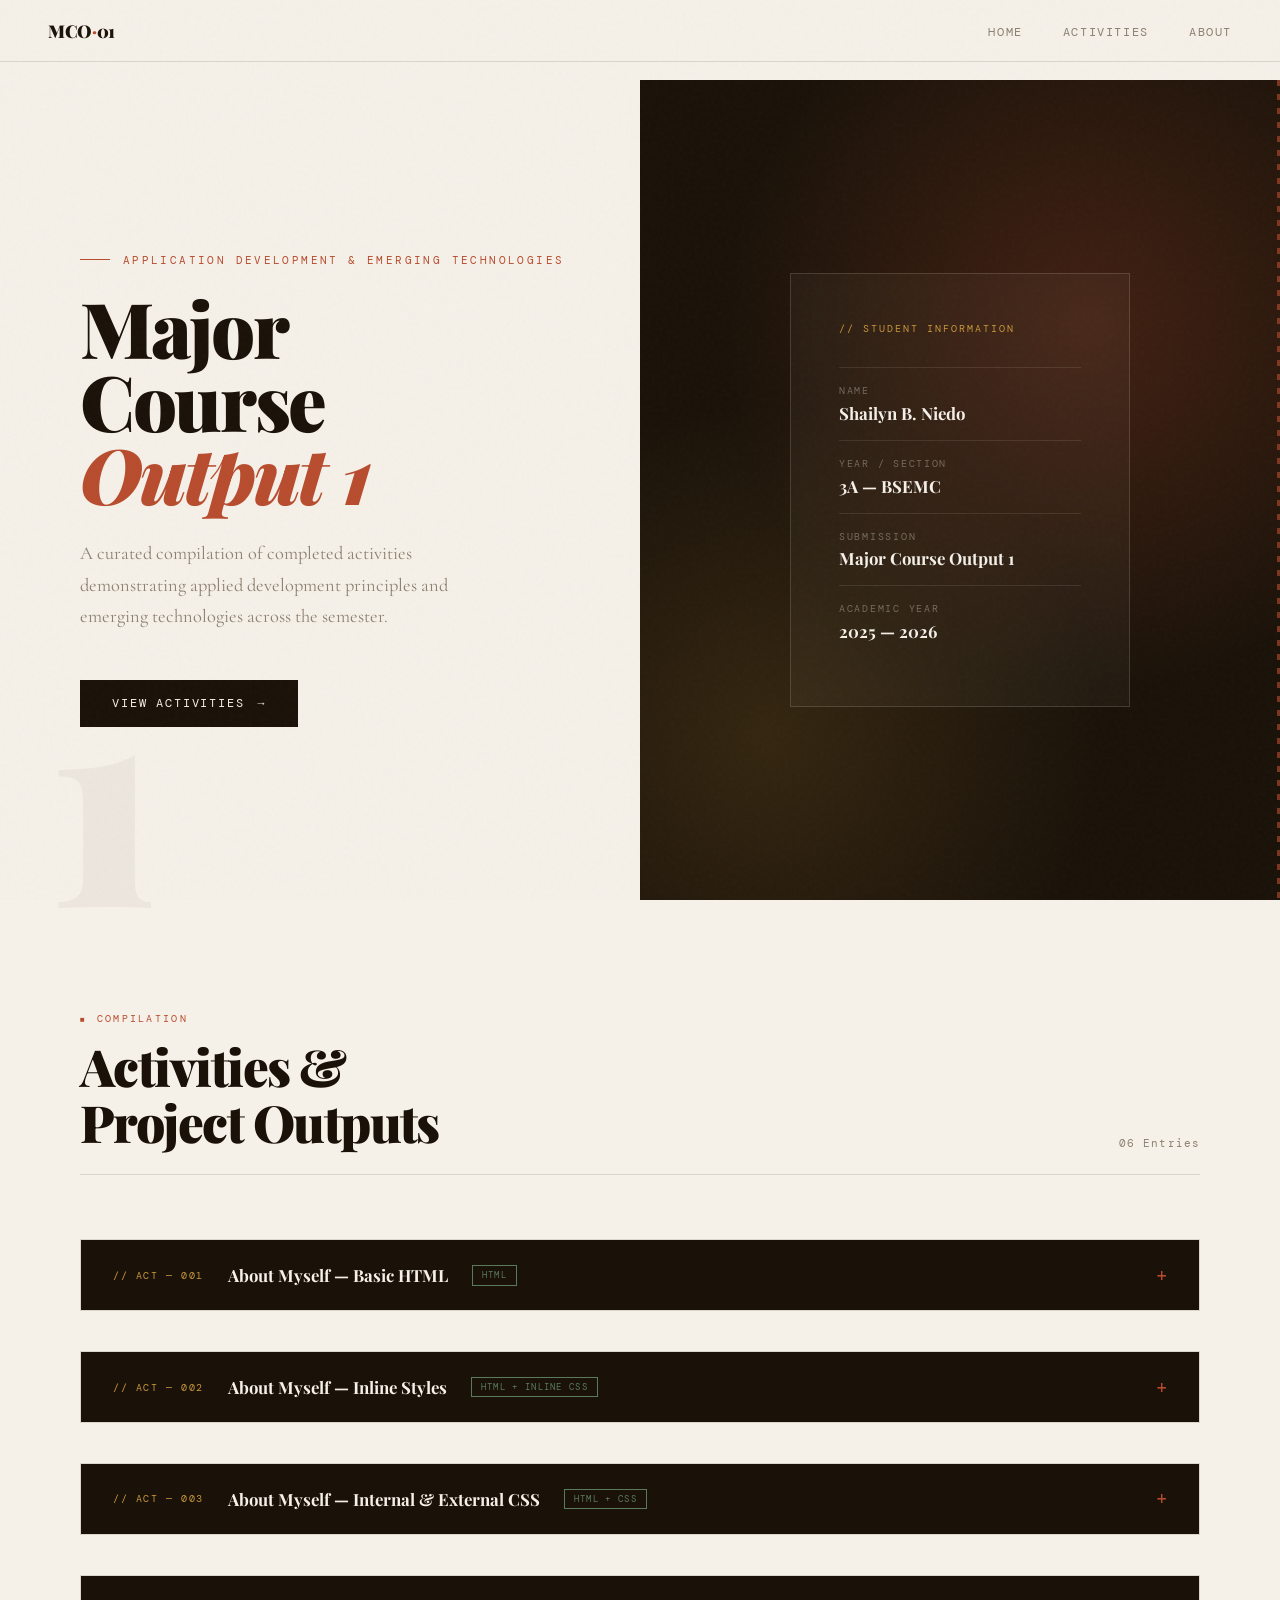
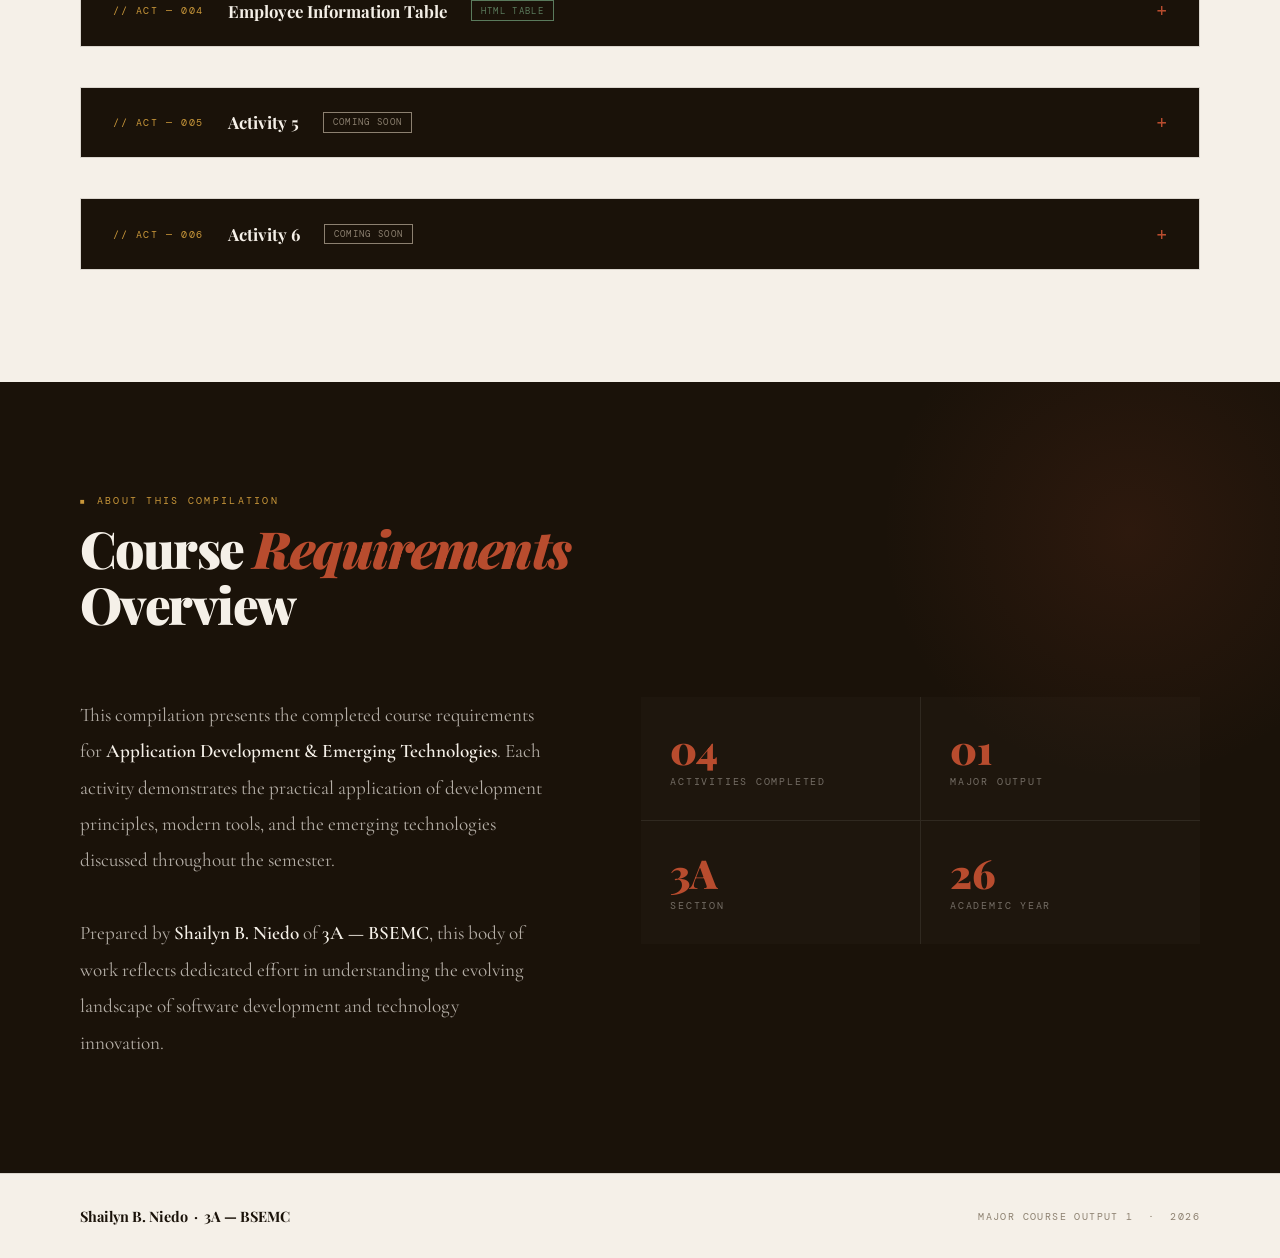
==== niedo-mco1/index.html @ 8d22f807 "'commit'" ====
<!DOCTYPE html>
<html lang="en">
<head>
  <meta charset="UTF-8" />
  <meta name="viewport" content="width=device-width, initial-scale=1.0"/>
  <title>MCO 1 — Shailyn B. Niedo</title>
  <link href="https://fonts.googleapis.com/css2?family=Playfair+Display:ital,wght@0,400;0,700;0,900;1,400&family=DM+Mono:wght@300;400;500&family=Cormorant+Garamond:ital,wght@0,300;0,600;1,300&display=swap" rel="stylesheet">
  <link rel="stylesheet" href="style.css" />
</head>
<body>

  <!-- NAV -->
  <nav>
    <a class="nav-logo" href="#home">MCO<span>·</span>01</a>
    <ul>
      <li><a href="#home">Home</a></li>
      <li><a href="#activities">Activities</a></li>
      <li><a href="#about">About</a></li>
    </ul>
  </nav>

  <!-- HERO -->
  <section id="home">
    <div class="hero-left">
      <div class="hero-eyebrow">Application Development &amp; Emerging Technologies</div>
      <h1>Major<br>Course<br><em>Output 1</em></h1>
      <p class="hero-desc">
        A curated compilation of completed activities demonstrating applied
        development principles and emerging technologies across the semester.
      </p>
      <a href="#activities" class="hero-cta">View Activities</a>
      <div class="hero-bg-num">1</div>
    </div>
    <div class="hero-right">
      <div class="deco-lines"></div>
      <div class="hero-card">
        <div class="hero-card-label">// Student Information</div>
        <div class="info-row">
          <span class="info-label">Name</span>
          <span class="info-value">Shailyn B. Niedo</span>
        </div>
        <div class="info-row">
          <span class="info-label">Year / Section</span>
          <span class="info-value">3A — BSEMC</span>
        </div>
        <div class="info-row">
          <span class="info-label">Submission</span>
          <span class="info-value">Major Course Output 1</span>
        </div>
        <div class="info-row">
          <span class="info-label">Academic Year</span>
          <span class="info-value">2025 — 2026</span>
        </div>
      </div>
    </div>
  </section>

  <!-- ACTIVITIES -->
  <section id="activities">
    <div class="section-header">
      <div>
        <div class="section-tag">Compilation</div>
        <h2>Activities &amp;<br>Project Outputs</h2>
      </div>
      <div class="section-count">06 Entries</div>
    </div>

    <div class="activities-list">

      <!-- ── ACT 1 ── -->
      <div class="activity-item" id="act1">
        <div class="activity-header" onclick="toggleAct('act1')">
          <div class="activity-header-left">
            <span class="act-number">// ACT — 001</span>
            <span class="act-title">About Myself — Basic HTML</span>
            <span class="act-tag">HTML</span>
          </div>
          <span class="act-toggle">+</span>
        </div>
        <div class="activity-body">
          <p class="activity-desc">
            A simple introductory webpage built with basic HTML structure — headings,
            paragraphs, horizontal rules, and an unordered list presenting personal
            information and hobbies.
          </p>

          <!-- Tabs -->
          <div class="tab-bar">
            <button class="tab active" onclick="showTab(event,'act1','preview')">▶ Live Preview</button>
            <button class="tab" onclick="showTab(event,'act1','code')">⟨/⟩ index.html</button>
          </div>

          <!-- Preview -->
          <div class="tab-panel active" data-act="act1" data-panel="preview">
            <div class="browser-chrome">
              <div class="browser-dots"><span></span><span></span><span></span></div>
              <div class="browser-url">activity1/index.html</div>
              <a class="browser-open" href="activity1/index.html" target="_blank">↗ Open</a>
            </div>
            <iframe class="live-frame" src="activity1/index.html"></iframe>
          </div>

          <!-- Code -->
          <div class="tab-panel" data-act="act1" data-panel="code">
            <div class="code-file-label">📄 activity1 / index.html</div>
            <div class="code-block"><pre><span class="t">&lt;!DOCTYPE html&gt;</span>
<span class="t">&lt;html&gt;</span>
<span class="t">&lt;head&gt;</span>
  <span class="t">&lt;title&gt;</span>About Myself<span class="t">&lt;/title&gt;</span>
<span class="t">&lt;/head&gt;</span>
<span class="t">&lt;body&gt;</span>

  <span class="t">&lt;h1&gt;</span>Hi! I'm Shailyn B. Niedo<span class="t">&lt;/h1&gt;</span>
  <span class="t">&lt;h2&gt;&lt;em&gt;</span>Aspiring 2D Animator<span class="t">&lt;/em&gt;&lt;/h2&gt;</span>
  <span class="t">&lt;hr&gt;</span>

  <span class="t">&lt;h3&gt;</span>About Myself<span class="t">&lt;/h3&gt;</span>
  <span class="t">&lt;p&gt;</span>
    Hi my name is Shailyn, i'm 22 years old from Sta.Margarita Samar.
    I lived in my parents House,<span class="t">&lt;br&gt;</span>
    i have 3 siblings and a loving family. I want to Graduate so that
    i can pursue my dreams and help my Family.<span class="t">&lt;br&gt;</span>
    Most of the time i love my dog, and playing with her if i have a free time.
  <span class="t">&lt;/p&gt;</span>
  <span class="t">&lt;hr&gt;</span>

  <span class="t">&lt;h4&gt;</span>My Hobbies<span class="t">&lt;/h4&gt;</span>
  <span class="t">&lt;ul&gt;</span>
    <span class="t">&lt;li&gt;</span>Editing
    <span class="t">&lt;li&gt;</span>Dancing
    <span class="t">&lt;li&gt;</span>Playing my dog
  <span class="t">&lt;/ul&gt;</span>

<span class="t">&lt;/body&gt;</span>
<span class="t">&lt;/html&gt;</span></pre></div>
          </div>

        </div>
      </div>

      <!-- ── ACT 2 ── -->
      <div class="activity-item" id="act2">
        <div class="activity-header" onclick="toggleAct('act2')">
          <div class="activity-header-left">
            <span class="act-number">// ACT — 002</span>
            <span class="act-title">About Myself — Inline Styles</span>
            <span class="act-tag">HTML + Inline CSS</span>
          </div>
          <span class="act-toggle">+</span>
        </div>
        <div class="activity-body">
          <p class="activity-desc">
            An enhanced version applying inline CSS styles — colors, font-size,
            background, text-alignment, and custom list styling to bring visual
            personality directly to HTML elements.
          </p>

          <div class="tab-bar">
            <button class="tab active" onclick="showTab(event,'act2','preview')">▶ Live Preview</button>
            <button class="tab" onclick="showTab(event,'act2','code')">⟨/⟩ index.html</button>
          </div>

          <div class="tab-panel active" data-act="act2" data-panel="preview">
            <div class="browser-chrome">
              <div class="browser-dots"><span></span><span></span><span></span></div>
              <div class="browser-url">activity2/index.html</div>
              <a class="browser-open" href="activity2/index.html" target="_blank">↗ Open</a>
            </div>
            <iframe class="live-frame" src="activity2/index.html"></iframe>
          </div>

          <div class="tab-panel" data-act="act2" data-panel="code">
            <div class="code-file-label">📄 activity2 / index.html</div>
            <div class="code-block"><pre><span class="t">&lt;!DOCTYPE html&gt;</span>
<span class="t">&lt;html&gt;</span>
<span class="t">&lt;head&gt;</span>
  <span class="t">&lt;title&gt;</span>About Myself<span class="t">&lt;/title&gt;</span>
<span class="t">&lt;/head&gt;</span>

<span class="t">&lt;body</span> <span class="a">style</span>=<span class="v">"background-color:#f2f2f2; text-align:center; font-family:Arial;"</span><span class="t">&gt;</span>

  <span class="t">&lt;h1</span> <span class="a">style</span>=<span class="v">"color:pink;"</span><span class="t">&gt;</span>Hi! I'm Shailyn B. Niedo<span class="t">&lt;/h1&gt;</span>
  <span class="t">&lt;h2</span> <span class="a">style</span>=<span class="v">"color:purple;"</span><span class="t">&gt;&lt;em&gt;</span>Aspiring 2D Animator<span class="t">&lt;/em&gt;&lt;/h2&gt;</span>
  <span class="t">&lt;hr</span> <span class="a">style</span>=<span class="v">"width:50%;"</span><span class="t">&gt;</span>

  <span class="t">&lt;h3</span> <span class="a">style</span>=<span class="v">"color:blue;"</span><span class="t">&gt;</span>About Myself<span class="t">&lt;/h3&gt;</span>
  <span class="t">&lt;p</span> <span class="a">style</span>=<span class="v">"color:black; font-size:18px;"</span><span class="t">&gt;</span>
    Hi my name is Shailyn, i'm 22 years old from Sta.Margarita Samar.
    I lived in Parents House.<span class="t">&lt;br&gt;</span>
    I have 3 siblings and a loving family. I want to Graduate so that
    i can pursue my dreams and help my Family.<span class="t">&lt;br&gt;</span>
    Most of the time i love my dog and playing in the backyard.
  <span class="t">&lt;/p&gt;</span>
  <span class="t">&lt;hr</span> <span class="a">style</span>=<span class="v">"width:50%;"</span><span class="t">&gt;</span>

  <span class="t">&lt;h4</span> <span class="a">style</span>=<span class="v">"color:brown;"</span><span class="t">&gt;</span>My Hobbies<span class="t">&lt;/h4&gt;</span>
  <span class="t">&lt;ul</span> <span class="a">style</span>=<span class="v">"list-style-type:none; color:darkred; font-size:18px;"</span><span class="t">&gt;</span>
    <span class="t">&lt;li&gt;</span>Editing<span class="t">&lt;/li&gt;</span>
    <span class="t">&lt;li&gt;</span>Drawing<span class="t">&lt;/li&gt;</span>
    <span class="t">&lt;li&gt;</span>Playing Dog<span class="t">&lt;/li&gt;</span>
  <span class="t">&lt;/ul&gt;</span>

<span class="t">&lt;/body&gt;</span>
<span class="t">&lt;/html&gt;</span></pre></div>
          </div>

        </div>
      </div>

      <!-- ── ACT 3 ── -->
      <div class="activity-item" id="act3">
        <div class="activity-header" onclick="toggleAct('act3')">
          <div class="activity-header-left">
            <span class="act-number">// ACT — 003</span>
            <span class="act-title">About Myself — Internal &amp; External CSS</span>
            <span class="act-tag">HTML + CSS</span>
          </div>
          <span class="act-toggle">+</span>
        </div>
        <div class="activity-body">
          <p class="activity-desc">
            Separating concerns with internal &lt;style&gt; tags and an external
            stylesheet — using IDs, classes, and element selectors to apply
            organized, reusable styling across the page.
          </p>

          <div class="tab-bar">
            <button class="tab active" onclick="showTab(event,'act3','preview')">▶ Live Preview</button>
            <button class="tab" onclick="showTab(event,'act3','html')">⟨/⟩ index.html</button>
            <button class="tab" onclick="showTab(event,'act3','css')">🎨 style.css</button>
          </div>

          <div class="tab-panel active" data-act="act3" data-panel="preview">
            <div class="browser-chrome">
              <div class="browser-dots"><span></span><span></span><span></span></div>
              <div class="browser-url">activity3/index.html</div>
              <a class="browser-open" href="activity3/index.html" target="_blank">↗ Open</a>
            </div>
            <iframe class="live-frame" src="activity3/index.html"></iframe>
          </div>

          <div class="tab-panel" data-act="act3" data-panel="html">
            <div class="code-file-label">📄 activity3 / index.html</div>
            <div class="code-block"><pre><span class="t">&lt;!DOCTYPE html&gt;</span>
<span class="t">&lt;html&gt;</span>
<span class="t">&lt;head&gt;</span>
  <span class="t">&lt;title&gt;</span>About Myself<span class="t">&lt;/title&gt;</span>

  <span class="c">&lt;!-- External CSS --&gt;</span>
  <span class="t">&lt;link</span> <span class="a">rel</span>=<span class="v">"stylesheet"</span> <span class="a">href</span>=<span class="v">"style.css"</span><span class="t">&gt;</span>

  <span class="c">&lt;!-- Internal CSS --&gt;</span>
  <span class="t">&lt;style&gt;</span>
    <span class="p">h1</span> {
      <span class="p">color</span>: <span class="pv">purple</span>;
      <span class="p">text-align</span>: <span class="pv">center</span>;
    }
    <span class="p">#intro</span> {
      <span class="p">font-style</span>: <span class="pv">italic</span>;
      <span class="p">color</span>: <span class="pv">pink</span>;
    }
    <span class="p">.hobby</span> {
      <span class="p">color</span>: <span class="pv">lightseagreen</span>;
      <span class="p">font-size</span>: <span class="pv">18px</span>;
    }
  <span class="t">&lt;/style&gt;</span>
<span class="t">&lt;/head&gt;</span>
<span class="t">&lt;body&gt;</span>
  <span class="t">&lt;h1&gt;</span>Hi! I'm Shailyn B. Niedo<span class="t">&lt;/h1&gt;</span>
  <span class="t">&lt;h2</span> <span class="a">id</span>=<span class="v">"intro"</span><span class="t">&gt;</span>Aspiring 2D Animator<span class="t">&lt;/h2&gt;</span>
  <span class="t">&lt;h3</span> <span class="a">class</span>=<span class="v">"section"</span><span class="t">&gt;</span>About Myself<span class="t">&lt;/h3&gt;</span>
  <span class="t">&lt;p</span> <span class="a">class</span>=<span class="v">"text"</span><span class="t">&gt;</span>
    Hi my name is Shailyn, I'm 22 years old from Sta.Margarita Samar.
    I live in my parents House. I have 3 siblings and a loving family.
    I want to graduate so that I can pursue my dreams and help my family.
    Most of the time I love my dog and playing with her if I have free time.
  <span class="t">&lt;/p&gt;</span>
  <span class="t">&lt;h3</span> <span class="a">class</span>=<span class="v">"section"</span><span class="t">&gt;</span>My Hobbies<span class="t">&lt;/h3&gt;</span>
  <span class="t">&lt;ul&gt;</span>
    <span class="t">&lt;li</span> <span class="a">class</span>=<span class="v">"hobby"</span><span class="t">&gt;</span>Editing<span class="t">&lt;/li&gt;</span>
    <span class="t">&lt;li</span> <span class="a">class</span>=<span class="v">"hobby"</span><span class="t">&gt;</span>Dancing<span class="t">&lt;/li&gt;</span>
    <span class="t">&lt;li</span> <span class="a">class</span>=<span class="v">"hobby"</span><span class="t">&gt;</span>Playing my dog<span class="t">&lt;/li&gt;</span>
  <span class="t">&lt;/ul&gt;</span>
<span class="t">&lt;/body&gt;</span>
<span class="t">&lt;/html&gt;</span></pre></div>
          </div>

          <div class="tab-panel" data-act="act3" data-panel="css">
            <div class="code-file-label">🎨 activity3 / style.css</div>
            <div class="code-block"><pre><span class="c">/* External Stylesheet — style.css */</span>

<span class="p">body</span> {
  <span class="p">background-color</span>: <span class="pv">lightyellow</span>;
  <span class="p">font-family</span>: <span class="pv">Arial</span>;
  <span class="p">text-align</span>: <span class="pv">center</span>;
}

<span class="p">.section</span> {
  <span class="p">color</span>: <span class="pv">pink</span>;
}

<span class="p">.text</span> {
  <span class="p">color</span>: <span class="pv">black</span>;
  <span class="p">font-size</span>: <span class="pv">16px</span>;
}</pre></div>
          </div>

        </div>
      </div>

      <!-- ── ACT 4 ── -->
      <div class="activity-item" id="act4">
        <div class="activity-header" onclick="toggleAct('act4')">
          <div class="activity-header-left">
            <span class="act-number">// ACT — 004</span>
            <span class="act-title">Employee Information Table</span>
            <span class="act-tag">HTML Table</span>
          </div>
          <span class="act-toggle">+</span>
        </div>
        <div class="activity-body">
          <p class="activity-desc">
            A structured HTML table displaying employee information — using thead/tbody,
            styled with an external CSS file featuring shadows, hover effects,
            and responsive media queries.
          </p>

          <div class="tab-bar">
            <button class="tab active" onclick="showTab(event,'act4','preview')">▶ Live Preview</button>
            <button class="tab" onclick="showTab(event,'act4','html')">⟨/⟩ index.html</button>
            <button class="tab" onclick="showTab(event,'act4','css')">🎨 style.css</button>
          </div>

          <div class="tab-panel active" data-act="act4" data-panel="preview">
            <div class="browser-chrome">
              <div class="browser-dots"><span></span><span></span><span></span></div>
              <div class="browser-url">activity4/index.html</div>
              <a class="browser-open" href="activity4/index.html" target="_blank">↗ Open</a>
            </div>
            <iframe class="live-frame live-frame--short" src="activity4/index.html"></iframe>
          </div>

          <div class="tab-panel" data-act="act4" data-panel="html">
            <div class="code-file-label">📄 activity4 / index.html</div>
            <div class="code-block"><pre><span class="t">&lt;!doctype html&gt;</span>
<span class="t">&lt;html</span> <span class="a">lang</span>=<span class="v">"en"</span><span class="t">&gt;</span>
<span class="t">&lt;head&gt;</span>
  <span class="t">&lt;meta</span> <span class="a">charset</span>=<span class="v">"UTF-8"</span> <span class="t">/&gt;</span>
  <span class="t">&lt;meta</span> <span class="a">name</span>=<span class="v">"viewport"</span> <span class="a">content</span>=<span class="v">"width=device-width, initial-scale=1.0"</span> <span class="t">/&gt;</span>
  <span class="t">&lt;link</span> <span class="a">rel</span>=<span class="v">"stylesheet"</span> <span class="a">href</span>=<span class="v">"style.css"</span> <span class="t">/&gt;</span>
  <span class="t">&lt;title&gt;</span>Employee Information<span class="t">&lt;/title&gt;</span>
<span class="t">&lt;/head&gt;</span>
<span class="t">&lt;body&gt;</span>
  <span class="t">&lt;table</span> <span class="a">class</span>=<span class="v">"Employee"</span><span class="t">&gt;</span>
    <span class="t">&lt;thead&gt;</span>
      <span class="t">&lt;tr&gt;</span>
        <span class="t">&lt;th&gt;</span>Full Name<span class="t">&lt;/th&gt;</span>
        <span class="t">&lt;th&gt;</span>Employee Number<span class="t">&lt;/th&gt;</span>
        <span class="t">&lt;th&gt;</span>Date of Birth<span class="t">&lt;/th&gt;</span>
        <span class="t">&lt;th&gt;</span>Sex<span class="t">&lt;/th&gt;</span>
        <span class="t">&lt;th&gt;</span>Address<span class="t">&lt;/th&gt;</span>
        <span class="t">&lt;th&gt;</span>Nationality<span class="t">&lt;/th&gt;</span>
      <span class="t">&lt;/tr&gt;</span>
    <span class="t">&lt;/thead&gt;</span>
    <span class="t">&lt;tbody&gt;</span>
      <span class="t">&lt;tr&gt;</span>
        <span class="t">&lt;td&gt;</span>SHAILYN NIEDO<span class="t">&lt;/td&gt;</span>
        <span class="t">&lt;td&gt;</span>09704525913<span class="t">&lt;/td&gt;</span>
        <span class="t">&lt;td&gt;</span>MARCH 04, 2003<span class="t">&lt;/td&gt;</span>
        <span class="t">&lt;td&gt;</span>FEMALE<span class="t">&lt;/td&gt;</span>
        <span class="t">&lt;td&gt;</span>BRGY. INORAGUIAO P5, STA. MARGARITA SAMAR<span class="t">&lt;/td&gt;</span>
        <span class="t">&lt;td&gt;</span>FILIPINO<span class="t">&lt;/td&gt;</span>
      <span class="t">&lt;/tr&gt;</span>
    <span class="t">&lt;/tbody&gt;</span>
  <span class="t">&lt;/table&gt;</span>
<span class="t">&lt;/body&gt;</span>
<span class="t">&lt;/html&gt;</span></pre></div>
          </div>

          <div class="tab-panel" data-act="act4" data-panel="css">
            <div class="code-file-label">🎨 activity4 / style.css</div>
            <div class="code-block"><pre><span class="c">/* External Stylesheet — style.css */</span>

<span class="p">body</span> {
  <span class="p">font-family</span>: <span class="pv">Arial, sans-serif</span>;
  <span class="p">background-color</span>: <span class="pv">#f4f6f9</span>;
  <span class="p">margin</span>: <span class="pv">0</span>;
  <span class="p">padding</span>: <span class="pv">40px</span>;
}

<span class="p">.Employee</span> {
  <span class="p">width</span>: <span class="pv">90%</span>;
  <span class="p">max-width</span>: <span class="pv">1000px</span>;
  <span class="p">margin</span>: <span class="pv">auto</span>;
  <span class="p">border-collapse</span>: <span class="pv">collapse</span>;
  <span class="p">background-color</span>: <span class="pv">#ffffff</span>;
  <span class="p">box-shadow</span>: <span class="pv">0 4px 10px rgba(0,0,0,0.1)</span>;
}

<span class="p">.Employee thead</span> {
  <span class="p">background-color</span>: <span class="pv">#157ca5</span>;
  <span class="p">color</span>: <span class="pv">white</span>;
}

<span class="p">.Employee th</span> {
  <span class="p">padding</span>: <span class="pv">12px</span>;
  <span class="p">text-align</span>: <span class="pv">left</span>;
  <span class="p">font-size</span>: <span class="pv">14px</span>;
}

<span class="p">.Employee td</span> {
  <span class="p">padding</span>: <span class="pv">10px</span>;
  <span class="p">border-bottom</span>: <span class="pv">1px solid #ddd</span>;
  <span class="p">font-size</span>: <span class="pv">13px</span>;
}

<span class="p">.Employee tbody tr:hover</span> {
  <span class="p">background-color</span>: <span class="pv">#f1f1f1</span>;
}

<span class="p">@media (max-width: 768px)</span> {
  <span class="p">.Employee</span> { <span class="p">font-size</span>: <span class="pv">12px</span>; }
  <span class="p">.Employee th, .Employee td</span> { <span class="p">padding</span>: <span class="pv">8px</span>; }
}</pre></div>
          </div>

        </div>
      </div>

      <!-- ── ACT 5 ── -->
      <div class="activity-item" id="act5">
        <div class="activity-header" onclick="toggleAct('act5')">
          <div class="activity-header-left">
            <span class="act-number">// ACT — 005</span>
            <span class="act-title">Activity 5</span>
            <span class="act-tag act-tag--soon">Coming Soon</span>
          </div>
          <span class="act-toggle">+</span>
        </div>
        <div class="activity-body">
          <div class="blank-body">⏳ &nbsp; Activity not yet submitted</div>
        </div>
      </div>

      <!-- ── ACT 6 ── -->
      <div class="activity-item" id="act6">
        <div class="activity-header" onclick="toggleAct('act6')">
          <div class="activity-header-left">
            <span class="act-number">// ACT — 006</span>
            <span class="act-title">Activity 6</span>
            <span class="act-tag act-tag--soon">Coming Soon</span>
          </div>
          <span class="act-toggle">+</span>
        </div>
        <div class="activity-body">
          <div class="blank-body">⏳ &nbsp; Activity not yet submitted</div>
        </div>
      </div>

    </div>
  </section>

  <!-- ABOUT -->
  <section id="about">
    <div class="section-tag">About This Compilation</div>
    <h2>Course <em>Requirements</em><br>Overview</h2>
    <div class="about-grid">
      <p class="about-text">
        This compilation presents the completed course requirements for
        <strong>Application Development &amp; Emerging Technologies</strong>.
        Each activity demonstrates the practical application of development
        principles, modern tools, and the emerging technologies discussed
        throughout the semester.
        <br><br>
        Prepared by <strong>Shailyn B. Niedo</strong> of
        <strong>3A — BSEMC</strong>, this body of work reflects dedicated
        effort in understanding the evolving landscape of software development
        and technology innovation.
      </p>
      <div class="stat-grid">
        <div class="stat-item">
          <div class="stat-number">04</div>
          <div class="stat-label">Activities Completed</div>
        </div>
        <div class="stat-item">
          <div class="stat-number">01</div>
          <div class="stat-label">Major Output</div>
        </div>
        <div class="stat-item">
          <div class="stat-number">3A</div>
          <div class="stat-label">Section</div>
        </div>
        <div class="stat-item">
          <div class="stat-number">26</div>
          <div class="stat-label">Academic Year</div>
        </div>
      </div>
    </div>
  </section>

  <!-- FOOTER -->
  <footer>
    <div class="footer-name">Shailyn B. Niedo &nbsp;·&nbsp; 3A — BSEMC</div>
    <div class="footer-meta">Major Course Output 1 &nbsp;·&nbsp; 2026</div>
  </footer>

  <script src="script.js"></script>
</body>
</html>
---- niedo-mco1/style.css ----
/* ============================================================
   style.css — MCO 1 Main Stylesheet
   Student: Shailyn B. Niedo | 3A - BSEMC
   ============================================================ */

@import url('https://fonts.googleapis.com/css2?family=Playfair+Display:ital,wght@0,400;0,700;0,900;1,400&family=DM+Mono:wght@300;400;500&family=Cormorant+Garamond:ital,wght@0,300;0,600;1,300&display=swap');

/* ── RESET ── */
*, *::before, *::after { margin: 0; padding: 0; box-sizing: border-box; }

:root {
  --cream:      #f5f0e8;
  --ink:        #1a1209;
  --rust:       #b84c2e;
  --gold:       #c9973a;
  --sage:       #5a7a5c;
  --warm-gray:  #8c8070;
  --light-rule: rgba(26, 18, 9, 0.12);
}

html { scroll-behavior: smooth; }

body {
  background: var(--cream);
  color: var(--ink);
  font-family: 'DM Mono', monospace;
  overflow-x: hidden;
}

body::before {
  content: '';
  position: fixed; inset: 0;
  background-image: url("data:image/svg+xml,%3Csvg viewBox='0 0 256 256' xmlns='http://www.w3.org/2000/svg'%3E%3Cfilter id='noise'%3E%3CfeTurbulence type='fractalNoise' baseFrequency='0.9' numOctaves='4' stitchTiles='stitch'/%3E%3C/filter%3E%3Crect width='100%25' height='100%25' filter='url(%23noise)' opacity='0.04'/%3E%3C/svg%3E");
  pointer-events: none; z-index: 1000; opacity: 0.6;
}

/* ── NAV ── */
nav {
  position: fixed; top: 0; left: 0; right: 0; z-index: 100;
  display: flex; align-items: center; justify-content: space-between;
  padding: 1.2rem 3rem;
  background: rgba(245,240,232,0.88);
  backdrop-filter: blur(12px);
  border-bottom: 1px solid var(--light-rule);
}
.nav-logo {
  font-family: 'Playfair Display', serif;
  font-size: 1.1rem; font-weight: 900; letter-spacing: -0.02em;
  color: var(--ink); text-decoration: none;
}
.nav-logo span { color: var(--rust); }
nav ul { list-style: none; display: flex; gap: 2.5rem; }
nav ul a {
  font-size: 0.72rem; letter-spacing: 0.14em; text-transform: uppercase;
  color: var(--warm-gray); text-decoration: none; transition: color 0.2s;
}
nav ul a:hover { color: var(--rust); }

/* ── HERO ── */
#home {
  min-height: 100vh; display: grid; grid-template-columns: 1fr 1fr;
  position: relative; padding-top: 80px;
}
.hero-left {
  display: flex; flex-direction: column; justify-content: center;
  padding: 6rem 4rem 6rem 5rem; position: relative;
}
.hero-eyebrow {
  font-size: 0.68rem; letter-spacing: 0.22em; text-transform: uppercase;
  color: var(--rust); margin-bottom: 1.5rem;
  display: flex; align-items: center; gap: 0.8rem;
}
.hero-eyebrow::before { content:''; display:block; width:30px; height:1px; background:var(--rust); }
h1 {
  font-family: 'Playfair Display', serif;
  font-size: clamp(3.5rem,6vw,6rem); font-weight: 900;
  line-height: 0.95; letter-spacing: -0.03em;
  color: var(--ink); margin-bottom: 1.8rem;
}
h1 em { font-style: italic; color: var(--rust); display: block; }
.hero-desc {
  font-family: 'Cormorant Garamond', serif; font-size: 1.15rem;
  line-height: 1.7; color: var(--warm-gray); max-width: 380px; margin-bottom: 3rem;
}
.hero-cta {
  display: inline-flex; align-items: center; gap: 0.8rem;
  background: var(--ink); color: var(--cream);
  font-size: 0.72rem; letter-spacing: 0.16em; text-transform: uppercase;
  padding: 1rem 2rem; text-decoration: none;
  transition: background 0.2s, transform 0.2s; width: fit-content;
}
.hero-cta:hover { background: var(--rust); transform: translateY(-2px); }
.hero-cta::after { content: '→'; }
.hero-right {
  position: relative; display: flex; align-items: center;
  justify-content: center; background: var(--ink); overflow: hidden;
}
.hero-right::before {
  content: ''; position: absolute; inset: 0;
  background: radial-gradient(circle at 70% 30%, rgba(184,76,46,.25) 0%, transparent 50%),
              radial-gradient(circle at 20% 80%, rgba(201,151,58,.15) 0%, transparent 40%);
}
.hero-card {
  position: relative; z-index: 2;
  border: 1px solid rgba(245,240,232,.15);
  padding: 3rem; width: 340px;
  background: rgba(245,240,232,.04); backdrop-filter: blur(4px);
}
.hero-card-label { font-size:.62rem; letter-spacing:.2em; text-transform:uppercase; color:var(--gold); margin-bottom:2rem; }
.info-row { border-top:1px solid rgba(245,240,232,.1); padding:1rem 0; display:flex; flex-direction:column; gap:.3rem; }
.info-label { font-size:.6rem; letter-spacing:.18em; text-transform:uppercase; color:rgba(245,240,232,.35); }
.info-value { font-family:'Playfair Display',serif; font-size:1.05rem; color:var(--cream); font-weight:700; }
.deco-lines {
  position:absolute; top:0; right:0; bottom:0; width:3px;
  background: repeating-linear-gradient(to bottom,var(--rust) 0px,var(--rust) 6px,transparent 6px,transparent 14px);
  opacity:.6;
}
.hero-bg-num {
  position:absolute; bottom:-2rem; left:3rem;
  font-family:'Playfair Display',serif; font-size:18rem; font-weight:900;
  color:rgba(26,18,9,.04); line-height:1; pointer-events:none; user-select:none;
}

/* ── ACTIVITIES ── */
#activities { padding: 7rem 5rem; }
.section-header {
  display:flex; align-items:flex-end; justify-content:space-between;
  margin-bottom:4rem; padding-bottom:1.5rem; border-bottom:1px solid var(--light-rule);
}
.section-tag {
  font-size:.65rem; letter-spacing:.22em; text-transform:uppercase;
  color:var(--rust); margin-bottom:.8rem; display:flex; align-items:center; gap:.6rem;
}
.section-tag::before { content:'■'; font-size:.5rem; }
h2 {
  font-family:'Playfair Display',serif;
  font-size:clamp(2rem,4vw,3.2rem); font-weight:900; letter-spacing:-.03em; line-height:1.1;
}
.section-count { font-size:.7rem; color:var(--warm-gray); letter-spacing:.1em; }

.activities-list { display:flex; flex-direction:column; gap:2.5rem; }

.activity-item {
  border:1px solid var(--light-rule); overflow:hidden; transition:box-shadow .25s;
}
.activity-item:hover { box-shadow:0 6px 32px rgba(26,18,9,.08); }

.activity-header {
  display:flex; align-items:center; justify-content:space-between;
  padding:1.4rem 2rem; background:var(--ink); cursor:pointer; user-select:none;
}
.activity-header-left { display:flex; align-items:center; gap:1.5rem; flex-wrap:wrap; }
.act-number { font-size:.62rem; color:var(--gold); letter-spacing:.16em; white-space:nowrap; }
.act-title { font-family:'Playfair Display',serif; font-size:1.05rem; font-weight:700; color:var(--cream); }
.act-tag { font-size:.58rem; letter-spacing:.14em; text-transform:uppercase; color:var(--sage); border:1px solid var(--sage); padding:.2rem .55rem; }
.act-tag--soon { color:var(--warm-gray); border-color:var(--warm-gray); }
.act-toggle { font-size:1.2rem; color:var(--rust); transition:transform .3s; flex-shrink:0; }
.activity-item.open .act-toggle { transform:rotate(45deg); }

.activity-body { display:none; padding:2rem; background:var(--cream); border-top:1px solid var(--light-rule); }
.activity-item.open .activity-body { display:block; }

.activity-desc {
  font-family:'Cormorant Garamond',serif; font-size:1rem;
  color:var(--warm-gray); margin-bottom:1.5rem; line-height:1.6;
}

/* ── TAB BAR ── */
.tab-bar {
  display: flex;
  gap: 0;
  border-bottom: 2px solid var(--ink);
  margin-bottom: 0;
}
.tab {
  font-family: 'DM Mono', monospace;
  font-size: 0.68rem;
  letter-spacing: 0.12em;
  text-transform: uppercase;
  padding: 0.55rem 1.3rem;
  cursor: pointer;
  color: var(--warm-gray);
  background: transparent;
  border: 1px solid var(--light-rule);
  border-bottom: none;
  margin-right: 3px;
  transition: all 0.2s;
}
.tab:hover { color: var(--ink); }
.tab.active {
  background: var(--ink);
  color: var(--gold);
  border-color: var(--ink);
}

/* ── TAB PANELS ── */
.tab-panel { display: none; }
.tab-panel.active { display: block; }

/* ── BROWSER CHROME (fake browser bar) ── */
.browser-chrome {
  display: flex;
  align-items: center;
  gap: 0.8rem;
  padding: 0.55rem 1rem;
  background: #2a2118;
  border-bottom: 1px solid rgba(255,255,255,0.06);
}
.browser-dots { display:flex; gap:5px; }
.browser-dots span {
  display: block; width: 10px; height: 10px; border-radius: 50%;
}
.browser-dots span:nth-child(1) { background: #ff5f57; }
.browser-dots span:nth-child(2) { background: #febc2e; }
.browser-dots span:nth-child(3) { background: #28c840; }
.browser-url {
  flex: 1;
  font-size: 0.65rem;
  color: rgba(245,240,232,0.45);
  letter-spacing: 0.06em;
  background: rgba(255,255,255,0.05);
  padding: 0.25rem 0.8rem;
  border-radius: 3px;
}
.browser-open {
  font-size: 0.62rem;
  letter-spacing: 0.1em;
  color: var(--gold);
  text-decoration: none;
  white-space: nowrap;
  transition: color 0.2s;
}
.browser-open:hover { color: var(--rust); }

/* ── LIVE IFRAME ── */
.live-frame {
  width: 100%;
  height: 380px;
  border: none;
  display: block;
  background: #fff;
}
.live-frame--short { height: 220px; }

/* ── CODE BLOCK ── */
.code-file-label {
  font-size: 0.65rem;
  letter-spacing: 0.14em;
  text-transform: uppercase;
  color: var(--gold);
  background: #120e07;
  padding: 0.5rem 1.2rem;
  border-bottom: 1px solid rgba(255,255,255,0.06);
}
.code-block {
  background: #1a1209;
  padding: 1.5rem;
  overflow-x: auto;
}
.code-block pre {
  font-family: 'DM Mono', monospace;
  font-size: 0.76rem;
  line-height: 1.75;
  color: #e8dcc8;
  white-space: pre;
  tab-size: 2;
}
/* Syntax colours */
.t  { color: #e07b54; }   /* HTML tags */
.a  { color: #c9973a; }   /* attributes */
.v  { color: #7abf85; }   /* values */
.c  { color: #5c5244; font-style: italic; } /* comments */
.p  { color: #7cb9e0; }   /* CSS properties / selectors */
.pv { color: #b09fd4; }   /* CSS values */

/* ── BLANK ── */
.blank-body {
  display:flex; align-items:center; justify-content:center;
  min-height:140px; border:1px dashed rgba(26,18,9,.15);
  color:var(--warm-gray); font-size:.7rem;
  letter-spacing:.14em; text-transform:uppercase; gap:.6rem;
}

/* ── ABOUT ── */
#about {
  padding:7rem 5rem; background:var(--ink); color:var(--cream);
  position:relative; overflow:hidden;
}
#about::before {
  content:''; position:absolute; top:-100px; right:-100px;
  width:500px; height:500px; border-radius:50%;
  background:radial-gradient(circle,rgba(184,76,46,.12) 0%,transparent 70%);
}
#about .section-tag { color:var(--gold); }
#about h2 { color:var(--cream); }
#about h2 em { font-style:italic; color:var(--rust); }
.about-grid { display:grid; grid-template-columns:1fr 1.2fr; gap:6rem; align-items:start; margin-top:4rem; }
.about-text { font-family:'Cormorant Garamond',serif; font-size:1.2rem; line-height:1.9; color:rgba(245,240,232,.7); }
.about-text strong { color:var(--cream); font-weight:600; }
.stat-grid { display:grid; grid-template-columns:1fr 1fr; gap:1px; background:rgba(245,240,232,.1); }
.stat-item { background:rgba(26,18,9,.8); padding:2rem 1.8rem; }
.stat-number { font-family:'Playfair Display',serif; font-size:2.5rem; font-weight:900; color:var(--rust); line-height:1; margin-bottom:.4rem; }
.stat-label { font-size:.62rem; letter-spacing:.18em; text-transform:uppercase; color:rgba(245,240,232,.4); }

/* ── FOOTER ── */
footer {
  padding:2rem 5rem; border-top:1px solid var(--light-rule);
  display:flex; align-items:center; justify-content:space-between; background:var(--cream);
}
.footer-name { font-family:'Playfair Display',serif; font-size:.9rem; font-weight:700; color:var(--ink); }
.footer-meta { font-size:.62rem; letter-spacing:.14em; text-transform:uppercase; color:var(--warm-gray); }

/* ── ANIMATIONS ── */
@keyframes fadeUp { from{opacity:0;transform:translateY(28px)} to{opacity:1;transform:translateY(0)} }
.hero-left > * { animation:fadeUp .7s ease both; }
.hero-eyebrow  { animation-delay:.10s; }
h1             { animation-delay:.22s; }
.hero-desc     { animation-delay:.36s; }
.hero-cta      { animation-delay:.48s; }
.hero-card     { animation:fadeUp .8s .5s ease both; }

/* ── RESPONSIVE ── */
@media (max-width:900px){
  #home { grid-template-columns:1fr; }
  .hero-right { min-height:360px; }
  .hero-left { padding:5rem 2rem 3rem; }
  #activities,#about { padding:5rem 2rem; }
  .about-grid { grid-template-columns:1fr; gap:3rem; }
  nav { padding:1rem 1.5rem; }
  nav ul { gap:1.5rem; }
  footer { flex-direction:column; gap:.5rem; text-align:center; padding:2rem; }
  .section-header { flex-direction:column; align-items:flex-start; gap:.5rem; }
  .activity-header-left { gap:.8rem; }
  .live-frame { height:280px; }
}
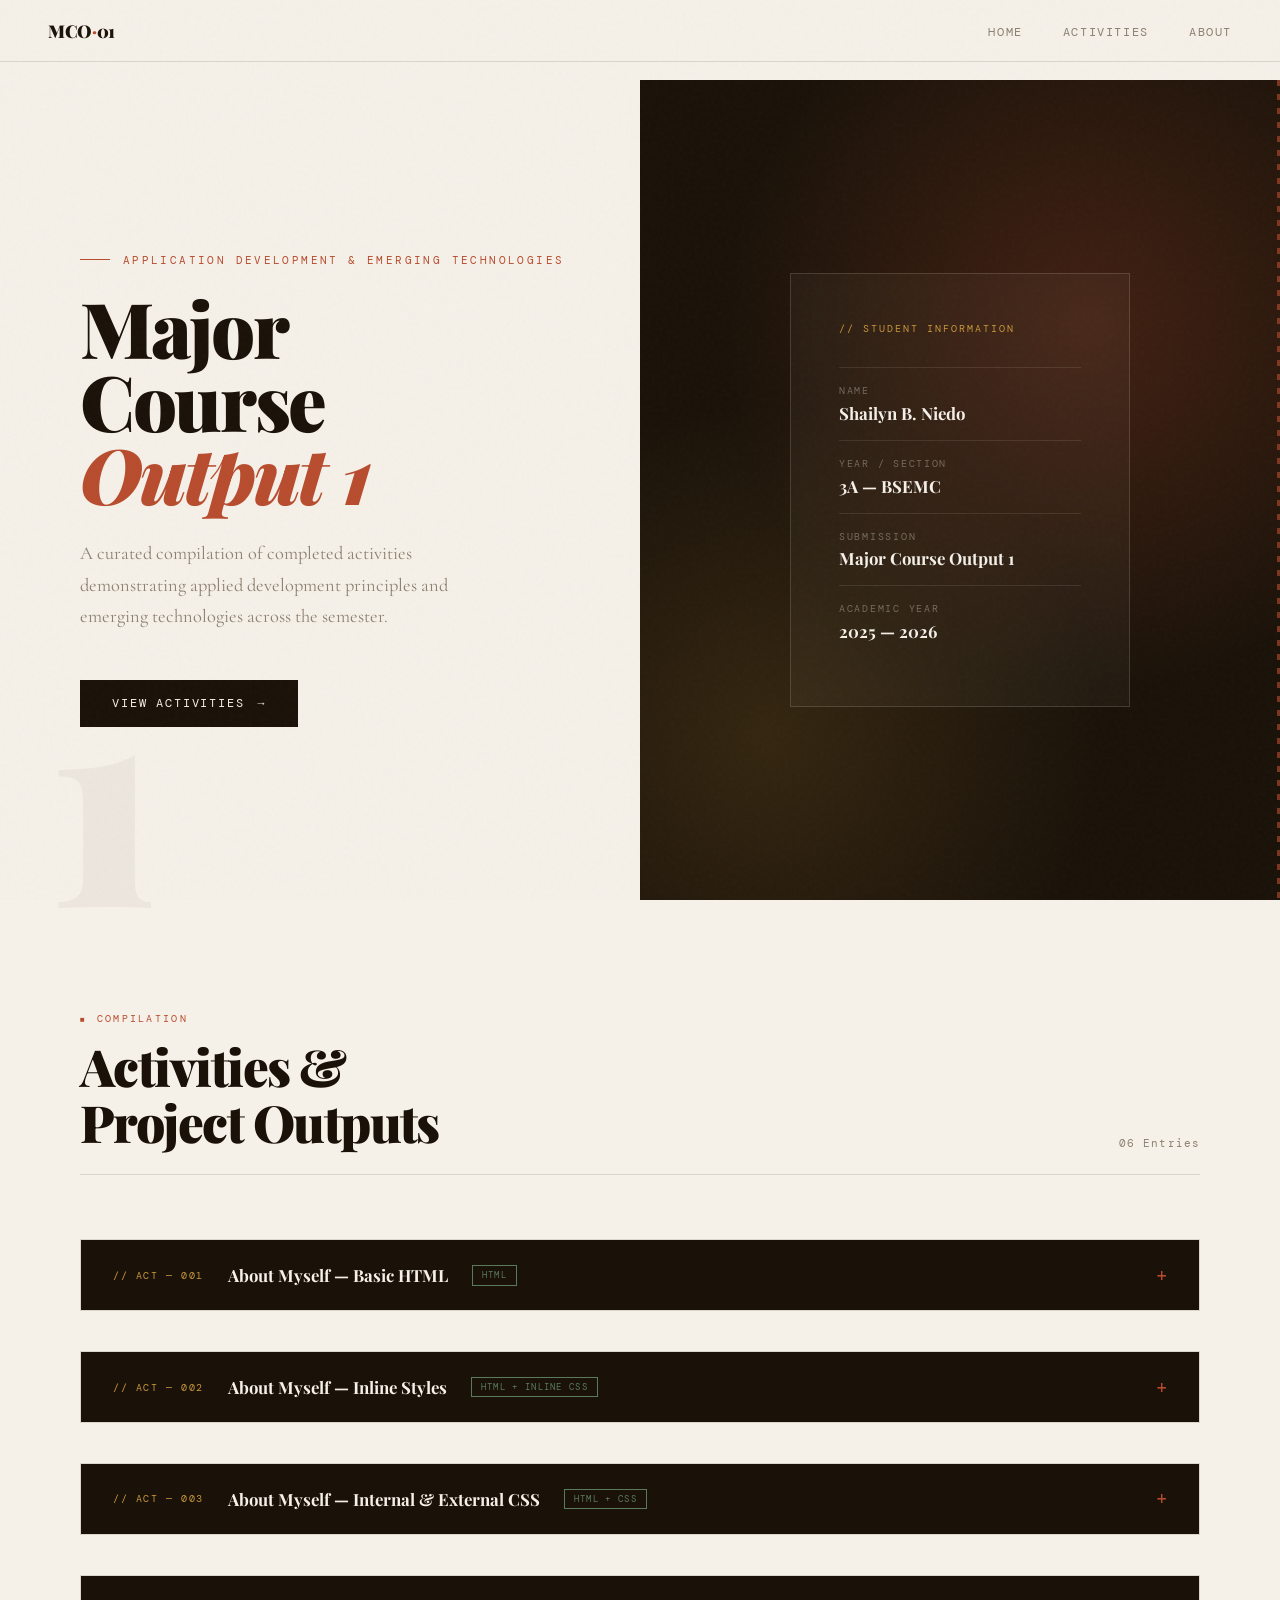
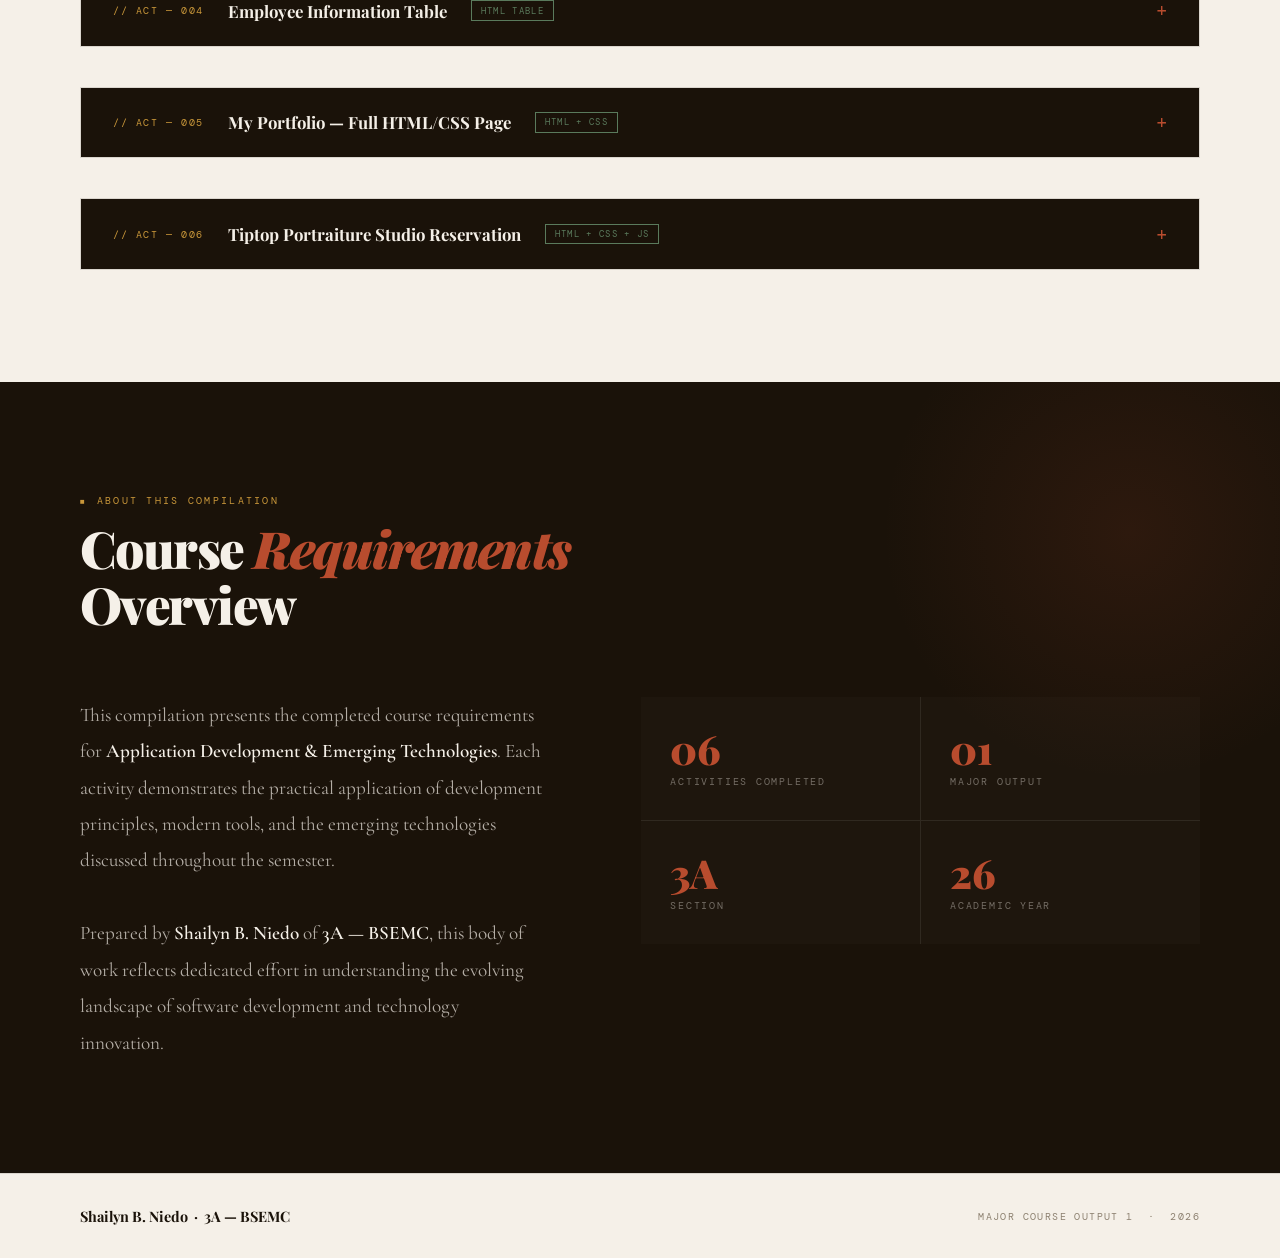
==== commit a00a97de: "niedo" ====
--- a/niedo-mco1/index.html
+++ b/niedo-mco1/index.html
@@ -428,34 +428,397 @@
       </div>
 
       <!-- ── ACT 5 ── -->
-      <div class="activity-item" id="act5">
-        <div class="activity-header" onclick="toggleAct('act5')">
-          <div class="activity-header-left">
-            <span class="act-number">// ACT — 005</span>
-            <span class="act-title">Activity 5</span>
-            <span class="act-tag act-tag--soon">Coming Soon</span>
-          </div>
-          <span class="act-toggle">+</span>
-        </div>
-        <div class="activity-body">
-          <div class="blank-body">⏳ &nbsp; Activity not yet submitted</div>
-        </div>
+<div class="activity-item" id="act5">
+  <div class="activity-header" onclick="toggleAct('act5')">
+    <div class="activity-header-left">
+      <span class="act-number">// ACT — 005</span>
+      <span class="act-title">My Portfolio — Full HTML/CSS Page</span>
+      <span class="act-tag">HTML + CSS</span>
+    </div>
+    <span class="act-toggle">+</span>
+  </div>
+  <div class="activity-body">
+    <p class="activity-desc">
+      A complete personal portfolio webpage featuring a navigation bar, hero landing section,
+      about section, projects grid, contact form, and footer — all styled with internal CSS.
+    </p>
+
+    <div class="tab-bar">
+      <button class="tab active" onclick="showTab(event,'act5','preview')">▶ Live Preview</button>
+      <button class="tab" onclick="showTab(event,'act5','code')">⟨/⟩ index.html</button>
+    </div>
+
+    <div class="tab-panel active" data-act="act5" data-panel="preview">
+      <div class="browser-chrome">
+        <div class="browser-dots"><span></span><span></span><span></span></div>
+        <div class="browser-url">activity5/index.html</div>
+        <a class="browser-open" href="activity5/index.html" target="_blank">↗ Open</a>
       </div>
+      <iframe class="live-frame" src="activity5/index.html"></iframe>
+    </div>
+
+    <div class="tab-panel" data-act="act5" data-panel="code">
+      <div class="code-file-label">📄 activity5 / index.html</div>
+      <div class="code-block"><pre><span class="t">&lt;!doctype html&gt;</span>
+<span class="t">&lt;html</span> <span class="a">lang</span>=<span class="v">"en"</span><span class="t">&gt;</span>
+<span class="t">&lt;head&gt;</span>
+  <span class="t">&lt;meta</span> <span class="a">charset</span>=<span class="v">"UTF-8"</span> <span class="t">/&gt;</span>
+  <span class="t">&lt;meta</span> <span class="a">name</span>=<span class="v">"viewport"</span> <span class="a">content</span>=<span class="v">"width=device-width, initial-scale=1.0"</span> <span class="t">/&gt;</span>
+  <span class="t">&lt;title&gt;</span>My Portfolio<span class="t">&lt;/title&gt;</span>
+
+  <span class="t">&lt;style&gt;</span>
+    <span class="p">body</span> {
+      <span class="p">font-family</span>: <span class="pv">Arial, sans-serif</span>;
+      <span class="p">margin</span>: <span class="pv">0</span>;
+      <span class="p">background</span>: <span class="pv">pink</span>;
+    }
+    <span class="p">header</span> { <span class="p">background</span>: <span class="pv">#222</span>; <span class="p">color</span>: <span class="pv">white</span>; <span class="p">padding</span>: <span class="pv">15px</span>; }
+    <span class="p">nav</span> { <span class="p">display</span>: <span class="pv">flex</span>; <span class="p">justify-content</span>: <span class="pv">space-between</span>; <span class="p">align-items</span>: <span class="pv">center</span>; }
+    <span class="p">nav ul</span> { <span class="p">list-style</span>: <span class="pv">none</span>; <span class="p">display</span>: <span class="pv">flex</span>; <span class="p">gap</span>: <span class="pv">20px</span>; }
+    <span class="p">nav a</span> { <span class="p">color</span>: <span class="pv">white</span>; <span class="p">text-decoration</span>: <span class="pv">none</span>; }
+    <span class="p">.hero</span> {
+      <span class="p">height</span>: <span class="pv">90vh</span>; <span class="p">display</span>: <span class="pv">flex</span>;
+      <span class="p">justify-content</span>: <span class="pv">center</span>; <span class="p">align-items</span>: <span class="pv">center</span>;
+      <span class="p">text-align</span>: <span class="pv">center</span>; <span class="p">background</span>: <span class="pv">#333</span>; <span class="p">color</span>: <span class="pv">white</span>;
+    }
+    <span class="p">section</span> { <span class="p">padding</span>: <span class="pv">60px 20px</span>; <span class="p">max-width</span>: <span class="pv">1000px</span>; <span class="p">margin</span>: <span class="pv">auto</span>; }
+    <span class="p">.projects</span> {
+      <span class="p">display</span>: <span class="pv">grid</span>;
+      <span class="p">grid-template-columns</span>: <span class="pv">repeat(auto-fit, minmax(250px, 1fr))</span>;
+      <span class="p">gap</span>: <span class="pv">20px</span>;
+    }
+    <span class="p">article</span> { <span class="p">background</span>: <span class="pv">white</span>; <span class="p">padding</span>: <span class="pv">20px</span>; <span class="p">border-radius</span>: <span class="pv">10px</span>; }
+    <span class="p">form</span> { <span class="p">display</span>: <span class="pv">flex</span>; <span class="p">flex-direction</span>: <span class="pv">column</span>; <span class="p">gap</span>: <span class="pv">10px</span>; }
+    <span class="p">input, textarea</span> { <span class="p">padding</span>: <span class="pv">10px</span>; }
+    <span class="p">button</span> { <span class="p">padding</span>: <span class="pv">10px</span>; <span class="p">background</span>: <span class="pv">#222</span>; <span class="p">color</span>: <span class="pv">white</span>; <span class="p">border</span>: <span class="pv">none</span>; }
+    <span class="p">footer</span> { <span class="p">text-align</span>: <span class="pv">center</span>; <span class="p">padding</span>: <span class="pv">20px</span>; <span class="p">background</span>: <span class="pv">#222</span>; <span class="p">color</span>: <span class="pv">white</span>; }
+  <span class="t">&lt;/style&gt;</span>
+<span class="t">&lt;/head&gt;</span>
+
+<span class="t">&lt;body&gt;</span>
+  <span class="t">&lt;header&gt;</span>
+    <span class="t">&lt;nav&gt;</span>
+      <span class="t">&lt;h2&gt;</span>MyPortfolio<span class="t">&lt;/h2&gt;</span>
+      <span class="t">&lt;ul&gt;</span>
+        <span class="t">&lt;li&gt;&lt;a</span> <span class="a">href</span>=<span class="v">"#home"</span><span class="t">&gt;</span>Home<span class="t">&lt;/a&gt;&lt;/li&gt;</span>
+        <span class="t">&lt;li&gt;&lt;a</span> <span class="a">href</span>=<span class="v">"#about"</span><span class="t">&gt;</span>About<span class="t">&lt;/a&gt;&lt;/li&gt;</span>
+        <span class="t">&lt;li&gt;&lt;a</span> <span class="a">href</span>=<span class="v">"#projects"</span><span class="t">&gt;</span>Projects<span class="t">&lt;/a&gt;&lt;/li&gt;</span>
+        <span class="t">&lt;li&gt;&lt;a</span> <span class="a">href</span>=<span class="v">"#contact"</span><span class="t">&gt;</span>Contact<span class="t">&lt;/a&gt;&lt;/li&gt;</span>
+      <span class="t">&lt;/ul&gt;</span>
+    <span class="t">&lt;/nav&gt;</span>
+  <span class="t">&lt;/header&gt;</span>
+
+  <span class="t">&lt;main&gt;</span>
+    <span class="t">&lt;section</span> <span class="a">id</span>=<span class="v">"home"</span> <span class="a">class</span>=<span class="v">"hero"</span><span class="t">&gt;</span>
+      <span class="t">&lt;div&gt;</span>
+        <span class="t">&lt;h1&gt;</span>Hello, I'm Shailyn Niedo<span class="t">&lt;/h1&gt;</span>
+        <span class="t">&lt;p&gt;</span>Aspiring Animator<span class="t">&lt;/p&gt;</span>
+      <span class="t">&lt;/div&gt;</span>
+    <span class="t">&lt;/section&gt;</span>
+
+    <span class="t">&lt;section</span> <span class="a">id</span>=<span class="v">"about"</span><span class="t">&gt;</span>
+      <span class="t">&lt;h2&gt;</span>About Me<span class="t">&lt;/h2&gt;</span>
+      <span class="t">&lt;p&gt;</span>I am a student learning animation. I am passionate about bringing
+      characters to life and creating engaging visual stories. I have experience
+      with various animation software and techniques, and I am always eager to
+      learn more and improve my skills.<span class="t">&lt;/p&gt;</span>
+    <span class="t">&lt;/section&gt;</span>
+
+    <span class="t">&lt;section</span> <span class="a">id</span>=<span class="v">"projects"</span><span class="t">&gt;</span>
+      <span class="t">&lt;h2&gt;</span>My Projects<span class="t">&lt;/h2&gt;</span>
+      <span class="t">&lt;div</span> <span class="a">class</span>=<span class="v">"projects"</span><span class="t">&gt;</span>
+        <span class="t">&lt;article&gt;&lt;h3&gt;</span>3D Animation Project<span class="t">&lt;/h3&gt;&lt;p&gt;</span>A short 3D animation.<span class="t">&lt;/p&gt;&lt;/article&gt;</span>
+        <span class="t">&lt;article&gt;&lt;h3&gt;</span>Car 3D Model<span class="t">&lt;/h3&gt;&lt;p&gt;</span>A 3D model of a car using Blender.<span class="t">&lt;/p&gt;&lt;/article&gt;</span>
+        <span class="t">&lt;article&gt;&lt;h3&gt;</span>Graphic Design Project<span class="t">&lt;/h3&gt;&lt;p&gt;</span>A collection of graphic designs.<span class="t">&lt;/p&gt;&lt;/article&gt;</span>
+      <span class="t">&lt;/div&gt;</span>
+    <span class="t">&lt;/section&gt;</span>
+
+    <span class="t">&lt;section</span> <span class="a">id</span>=<span class="v">"contact"</span><span class="t">&gt;</span>
+      <span class="t">&lt;h2&gt;</span>Contact Me<span class="t">&lt;/h2&gt;</span>
+      <span class="t">&lt;form&gt;</span>
+        <span class="t">&lt;input</span> <span class="a">type</span>=<span class="v">"text"</span> <span class="a">placeholder</span>=<span class="v">"Your Name"</span> <span class="a">required</span> <span class="t">/&gt;</span>
+        <span class="t">&lt;input</span> <span class="a">type</span>=<span class="v">"email"</span> <span class="a">placeholder</span>=<span class="v">"Your Email"</span> <span class="a">required</span> <span class="t">/&gt;</span>
+        <span class="t">&lt;textarea</span> <span class="a">placeholder</span>=<span class="v">"Your Message"</span><span class="t">&gt;&lt;/textarea&gt;</span>
+        <span class="t">&lt;button</span> <span class="a">type</span>=<span class="v">"submit"</span><span class="t">&gt;</span>Send Message<span class="t">&lt;/button&gt;</span>
+      <span class="t">&lt;/form&gt;</span>
+    <span class="t">&lt;/section&gt;</span>
+  <span class="t">&lt;/main&gt;</span>
+
+  <span class="t">&lt;footer&gt;</span>
+    <span class="t">&lt;p&gt;</span>© 2026 Shailyn Niedo Portfolio<span class="t">&lt;/p&gt;</span>
+  <span class="t">&lt;/footer&gt;</span>
+<span class="t">&lt;/body&gt;</span>
+<span class="t">&lt;/html&gt;</span></pre></div>
+    </div>
+
+  </div>
+</div>
 
       <!-- ── ACT 6 ── -->
-      <div class="activity-item" id="act6">
-        <div class="activity-header" onclick="toggleAct('act6')">
-          <div class="activity-header-left">
-            <span class="act-number">// ACT — 006</span>
-            <span class="act-title">Activity 6</span>
-            <span class="act-tag act-tag--soon">Coming Soon</span>
-          </div>
-          <span class="act-toggle">+</span>
-        </div>
-        <div class="activity-body">
-          <div class="blank-body">⏳ &nbsp; Activity not yet submitted</div>
-        </div>
+<div class="activity-item" id="act6">
+  <div class="activity-header" onclick="toggleAct('act6')">
+    <div class="activity-header-left">
+      <span class="act-number">// ACT — 006</span>
+      <span class="act-title">Tiptop Portraiture Studio Reservation</span>
+      <span class="act-tag">HTML + CSS + JS</span>
+    </div>
+    <span class="act-toggle">+</span>
+  </div>
+  <div class="activity-body">
+    <p class="activity-desc">
+      A studio reservation form that captures client details and portrait service type,
+      then dynamically displays the submitted information using JavaScript DOM manipulation.
+    </p>
+
+    <div class="tab-bar">
+      <button class="tab active" onclick="showTab(event,'act6','preview')">▶ Live Preview</button>
+      <button class="tab" onclick="showTab(event,'act6','html')">⟨/⟩ index.html</button>
+      <button class="tab" onclick="showTab(event,'act6','css')">🎨 style.css</button>
+      <button class="tab" onclick="showTab(event,'act6','js')">⚡ script.js</button>
+    </div>
+
+    <!-- Preview -->
+    <div class="tab-panel active" data-act="act6" data-panel="preview">
+      <div class="browser-chrome">
+        <div class="browser-dots"><span></span><span></span><span></span></div>
+        <div class="browser-url">activity6/index.html</div>
+        <a class="browser-open" href="activity6/index.html" target="_blank">↗ Open</a>
       </div>
+      <iframe class="live-frame" src="activity6/index.html"></iframe>
+    </div>
+
+    <!-- index.html -->
+    <div class="tab-panel" data-act="act6" data-panel="html">
+      <div class="code-file-label">📄 activity6 / index.html</div>
+      <div class="code-block"><pre><span class="t">&lt;!DOCTYPE html&gt;</span>
+<span class="t">&lt;html</span> <span class="a">lang</span>=<span class="v">"en"</span><span class="t">&gt;</span>
+<span class="t">&lt;head&gt;</span>
+  <span class="t">&lt;meta</span> <span class="a">charset</span>=<span class="v">"UTF-8"</span><span class="t">&gt;</span>
+  <span class="t">&lt;meta</span> <span class="a">name</span>=<span class="v">"viewport"</span> <span class="a">content</span>=<span class="v">"width=device-width, initial-scale=1.0"</span><span class="t">&gt;</span>
+  <span class="t">&lt;link</span> <span class="a">rel</span>=<span class="v">"stylesheet"</span> <span class="a">href</span>=<span class="v">"style.css"</span><span class="t">&gt;</span>
+  <span class="t">&lt;script</span> <span class="a">src</span>=<span class="v">"script.js"</span> <span class="a">defer</span><span class="t">&gt;&lt;/script&gt;</span>
+  <span class="t">&lt;title&gt;</span>Tiptop Portraiture Studio Reservation<span class="t">&lt;/title&gt;</span>
+<span class="t">&lt;/head&gt;</span>
+<span class="t">&lt;body&gt;</span>
+  <span class="t">&lt;main</span> <span class="a">class</span>=<span class="v">"container"</span><span class="t">&gt;</span>
+
+    <span class="t">&lt;section</span> <span class="a">class</span>=<span class="v">"formCard"</span><span class="t">&gt;</span>
+      <span class="t">&lt;form&gt;</span>
+        <span class="t">&lt;h2&gt;</span>Tiptop Portraiture Studio Reservation<span class="t">&lt;/h2&gt;</span>
+
+        <span class="t">&lt;figure</span> <span class="a">class</span>=<span class="v">"formGroup"</span><span class="t">&gt;</span>
+          <span class="t">&lt;label&gt;</span>Full Name:<span class="t">&lt;/label&gt;</span>
+          <span class="t">&lt;input</span> <span class="a">type</span>=<span class="v">"text"</span> <span class="a">id</span>=<span class="v">"name"</span> <span class="a">placeholder</span>=<span class="v">"Enter your full name"</span><span class="t">&gt;</span>
+        <span class="t">&lt;/figure&gt;</span>
+
+        <span class="t">&lt;figure</span> <span class="a">class</span>=<span class="v">"formGroup"</span><span class="t">&gt;</span>
+          <span class="t">&lt;label&gt;</span>Email Address:<span class="t">&lt;/label&gt;</span>
+          <span class="t">&lt;input</span> <span class="a">type</span>=<span class="v">"email"</span> <span class="a">id</span>=<span class="v">"email"</span> <span class="a">placeholder</span>=<span class="v">"Enter your email"</span><span class="t">&gt;</span>
+        <span class="t">&lt;/figure&gt;</span>
+
+        <span class="t">&lt;figure</span> <span class="a">class</span>=<span class="v">"formGroup"</span><span class="t">&gt;</span>
+          <span class="t">&lt;label&gt;</span>Contact Number:<span class="t">&lt;/label&gt;</span>
+          <span class="t">&lt;input</span> <span class="a">type</span>=<span class="v">"tel"</span> <span class="a">id</span>=<span class="v">"contact"</span> <span class="a">placeholder</span>=<span class="v">"Enter your contact number"</span><span class="t">&gt;</span>
+        <span class="t">&lt;/figure&gt;</span>
+
+        <span class="t">&lt;figure</span> <span class="a">class</span>=<span class="v">"formGroup"</span><span class="t">&gt;</span>
+          <span class="t">&lt;label&gt;</span>Reservation Date:<span class="t">&lt;/label&gt;</span>
+          <span class="t">&lt;input</span> <span class="a">type</span>=<span class="v">"date"</span> <span class="a">id</span>=<span class="v">"date"</span><span class="t">&gt;</span>
+        <span class="t">&lt;/figure&gt;</span>
+
+        <span class="t">&lt;figure</span> <span class="a">class</span>=<span class="v">"formGroup"</span><span class="t">&gt;</span>
+          <span class="t">&lt;label&gt;</span>Portrait Service Type:<span class="t">&lt;/label&gt;</span>
+          <span class="t">&lt;select</span> <span class="a">id</span>=<span class="v">"service"</span><span class="t">&gt;</span>
+            <span class="t">&lt;option</span> <span class="a">value</span>=<span class="v">""</span><span class="t">&gt;</span>Select a portrait service<span class="t">&lt;/option&gt;</span>
+            <span class="t">&lt;option</span> <span class="a">value</span>=<span class="v">"Graduation Portrait"</span><span class="t">&gt;</span>Graduation Portrait<span class="t">&lt;/option&gt;</span>
+            <span class="t">&lt;option</span> <span class="a">value</span>=<span class="v">"Family Portrait"</span><span class="t">&gt;</span>Family Portrait<span class="t">&lt;/option&gt;</span>
+            <span class="t">&lt;option</span> <span class="a">value</span>=<span class="v">"Solo Portrait"</span><span class="t">&gt;</span>Solo Portrait<span class="t">&lt;/option&gt;</span>
+            <span class="t">&lt;option</span> <span class="a">value</span>=<span class="v">"Couple Portrait"</span><span class="t">&gt;</span>Couple Portrait<span class="t">&lt;/option&gt;</span>
+            <span class="t">&lt;option</span> <span class="a">value</span>=<span class="v">"Corporate Portrait"</span><span class="t">&gt;</span>Corporate Portrait<span class="t">&lt;/option&gt;</span>
+            <span class="t">&lt;option</span> <span class="a">value</span>=<span class="v">"Creative Portrait"</span><span class="t">&gt;</span>Creative Portrait<span class="t">&lt;/option&gt;</span>
+          <span class="t">&lt;/select&gt;</span>
+        <span class="t">&lt;/figure&gt;</span>
+
+        <span class="t">&lt;figure</span> <span class="a">class</span>=<span class="v">"formGroup"</span><span class="t">&gt;</span>
+          <span class="t">&lt;label&gt;</span>Additional Notes:<span class="t">&lt;/label&gt;</span>
+          <span class="t">&lt;textarea</span> <span class="a">rows</span>=<span class="v">"2"</span> <span class="a">id</span>=<span class="v">"notes"</span> <span class="a">placeholder</span>=<span class="v">"Any special request"</span><span class="t">&gt;&lt;/textarea&gt;</span>
+        <span class="t">&lt;/figure&gt;</span>
+
+        <span class="t">&lt;button</span> <span class="a">type</span>=<span class="v">"submit"</span> <span class="a">class</span>=<span class="v">"btn"</span><span class="t">&gt;</span>Reserve<span class="t">&lt;/button&gt;</span>
+      <span class="t">&lt;/form&gt;</span>
+    <span class="t">&lt;/section&gt;</span>
+
+    <span class="t">&lt;section</span> <span class="a">class</span>=<span class="v">"dataContent"</span><span class="t">&gt;&lt;/section&gt;</span>
+
+  <span class="t">&lt;/main&gt;</span>
+<span class="t">&lt;/body&gt;</span>
+<span class="t">&lt;/html&gt;</span></pre></div>
+    </div>
+
+    <!-- style.css -->
+    <div class="tab-panel" data-act="act6" data-panel="css">
+      <div class="code-file-label">🎨 activity6 / style.css</div>
+      <div class="code-block"><pre><span class="p">html, body</span> {
+  <span class="p">width</span>: <span class="pv">100%</span>;
+  <span class="p">height</span>: <span class="pv">100%</span>;
+  <span class="p">font-family</span>: <span class="pv">Arial, Helvetica, sans-serif</span>;
+}
+
+<span class="p">*</span> {
+  <span class="p">padding</span>: <span class="pv">0</span>;
+  <span class="p">margin</span>: <span class="pv">0</span>;
+  <span class="p">box-sizing</span>: <span class="pv">border-box</span>;
+}
+
+<span class="p">.container</span> {
+  <span class="p">background</span>: <span class="pv">linear-gradient(135deg, #ffb3b3, #ffd6d6)</span>;
+  <span class="p">width</span>: <span class="pv">100%</span>;
+  <span class="p">height</span>: <span class="pv">100%</span>;
+  <span class="p">padding</span>: <span class="pv">30px</span>;
+  <span class="p">display</span>: <span class="pv">grid</span>;
+  <span class="p">grid-template-columns</span>: <span class="pv">repeat(9, 1fr)</span>;
+  <span class="p">gap</span>: <span class="pv">20px</span>;
+}
+
+<span class="p">.formCard</span> {
+  <span class="p">border</span>: <span class="pv">1px solid #e89a9a</span>;
+  <span class="p">background-color</span>: <span class="pv">#ffe5e5</span>;
+  <span class="p">padding</span>: <span class="pv">40px</span>;
+  <span class="p">grid-column</span>: <span class="pv">span 6</span>;
+  <span class="p">border-radius</span>: <span class="pv">8px</span>;
+  <span class="p">box-shadow</span>: <span class="pv">0 5px 10px rgba(0,0,0,0.2)</span>;
+}
+
+<span class="p">.dataContent</span> {
+  <span class="p">border</span>: <span class="pv">1px solid #e89a9a</span>;
+  <span class="p">padding</span>: <span class="pv">20px</span>;
+  <span class="p">grid-column</span>: <span class="pv">span 3</span>;
+  <span class="p">background</span>: <span class="pv">linear-gradient(to bottom, #fff0f0, #ffc9c9)</span>;
+  <span class="p">border-radius</span>: <span class="pv">8px</span>;
+  <span class="p">text-align</span>: <span class="pv">left</span>;
+  <span class="p">box-shadow</span>: <span class="pv">0 5px 10px rgba(0,0,0,0.2)</span>;
+}
+
+<span class="p">form</span> {
+  <span class="p">display</span>: <span class="pv">flex</span>;
+  <span class="p">flex-direction</span>: <span class="pv">column</span>;
+  <span class="p">row-gap</span>: <span class="pv">5px</span>;
+}
+
+<span class="p">.formGroup</span> {
+  <span class="p">display</span>: <span class="pv">flex</span>;
+  <span class="p">flex-direction</span>: <span class="pv">column</span>;
+  <span class="p">row-gap</span>: <span class="pv">5px</span>;
+}
+
+<span class="p">.formGroup label</span> {
+  <span class="p">color</span>: <span class="pv">#7a2e2e</span>;
+  <span class="p">font-weight</span>: <span class="pv">bold</span>;
+}
+
+<span class="p">.formGroup input,
+.formGroup textarea</span> {
+  <span class="p">border</span>: <span class="pv">1px solid #f2a7a7</span>;
+  <span class="p">border-radius</span>: <span class="pv">5px</span>;
+  <span class="p">padding</span>: <span class="pv">7px</span>;
+  <span class="p">margin-top</span>: <span class="pv">3px</span>;
+  <span class="p">transition</span>: <span class="pv">0.2s</span>;
+  <span class="p">background-color</span>: <span class="pv">#fffafa</span>;
+}
+
+<span class="p">.formGroup input[type="date"]</span> {
+  <span class="p">border</span>: <span class="pv">1px solid #f2a7a7</span>;
+  <span class="p">border-radius</span>: <span class="pv">5px</span>;
+  <span class="p">padding</span>: <span class="pv">7px</span>;
+  <span class="p">margin-top</span>: <span class="pv">3px</span>;
+  <span class="p">background-color</span>: <span class="pv">#fff5f5</span>;
+  <span class="p">cursor</span>: <span class="pv">pointer</span>;
+}
+
+<span class="p">.formGroup input[type="date"]:hover</span> {
+  <span class="p">border-color</span>: <span class="pv">#ff8a8a</span>;
+}
+
+<span class="p">.formGroup input[type="date"]:focus</span> {
+  <span class="p">outline</span>: <span class="pv">none</span>;
+  <span class="p">border-color</span>: <span class="pv">#ff8a8a</span>;
+  <span class="p">box-shadow</span>: <span class="pv">0 0 5px #ffb3b3</span>;
+}
+
+<span class="p">.btn</span> {
+  <span class="p">border</span>: <span class="pv">none</span>;
+  <span class="p">border-radius</span>: <span class="pv">5px</span>;
+  <span class="p">padding</span>: <span class="pv">10px</span>;
+  <span class="p">margin-top</span>: <span class="pv">8px</span>;
+  <span class="p">cursor</span>: <span class="pv">pointer</span>;
+  <span class="p">background-color</span>: <span class="pv">#ffb3b3</span>;
+  <span class="p">font-weight</span>: <span class="pv">bold</span>;
+  <span class="p">transition</span>: <span class="pv">0.3s</span>;
+}
+
+<span class="p">.btn:hover</span> {
+  <span class="p">background-color</span>: <span class="pv">#ff8a8a</span>;
+  <span class="p">color</span>: <span class="pv">white</span>;
+  <span class="p">transform</span>: <span class="pv">scale(1.05)</span>;
+}
+
+<span class="p">.titleContent</span> {
+  <span class="p">margin-bottom</span>: <span class="pv">10px</span>;
+  <span class="p">color</span>: <span class="pv">#7a1f1f</span>;
+  <span class="p">font-weight</span>: <span class="pv">bold</span>;
+  <span class="p">font-size</span>: <span class="pv">22px</span>;
+}
+
+<span class="p">.formGroup select</span> {
+  <span class="p">border</span>: <span class="pv">1px solid #f2a7a7</span>;
+  <span class="p">border-radius</span>: <span class="pv">5px</span>;
+  <span class="p">padding</span>: <span class="pv">7px</span>;
+  <span class="p">margin-top</span>: <span class="pv">3px</span>;
+}</pre></div>
+    </div>
+
+    <!-- script.js -->
+    <div class="tab-panel" data-act="act6" data-panel="js">
+      <div class="code-file-label">⚡ activity6 / script.js</div>
+      <div class="code-block"><pre><span class="p">document</span>.addEventListener(<span class="v">"DOMContentLoaded"</span>, function() {
+  console.log(<span class="v">"JavaScript Loaded!"</span>);
+
+  const formSubmit  = document.querySelector(<span class="v">"form"</span>);
+  const dataContent = document.querySelector(<span class="v">".dataContent"</span>);
+
+  const name    = document.getElementById(<span class="v">"name"</span>);
+  const email   = document.getElementById(<span class="v">"email"</span>);
+  const contact = document.getElementById(<span class="v">"contact"</span>);
+  const date    = document.getElementById(<span class="v">"date"</span>);
+  const service = document.getElementById(<span class="v">"service"</span>);
+  const notes   = document.getElementById(<span class="v">"notes"</span>);
+
+  formSubmit.addEventListener(<span class="v">"submit"</span>, function(event) {
+    event.preventDefault();
+
+    dataContent.innerHTML = `
+      &lt;h1 class="titleContent"&gt;Tiptop Portraiture Studio&lt;/h1&gt;
+      &lt;p&gt;&lt;b&gt;Client Name:&lt;/b&gt; ${name.value}&lt;/p&gt;
+      &lt;p&gt;&lt;b&gt;Email:&lt;/b&gt; ${email.value}&lt;/p&gt;
+      &lt;p&gt;&lt;b&gt;Contact Number:&lt;/b&gt; ${contact.value}&lt;/p&gt;
+      &lt;p&gt;&lt;b&gt;Reservation Date:&lt;/b&gt; ${date.value}&lt;/p&gt;
+      &lt;p&gt;&lt;b&gt;Portrait Service:&lt;/b&gt; ${service.value}&lt;/p&gt;
+      &lt;p&gt;&lt;b&gt;Notes:&lt;/b&gt; ${notes.value}&lt;/p&gt;
+    `;
+
+    name.value    = <span class="v">""</span>;
+    email.value   = <span class="v">""</span>;
+    contact.value = <span class="v">""</span>;
+    date.value    = <span class="v">""</span>;
+    service.value = <span class="v">""</span>;
+    notes.value   = <span class="v">""</span>;
+  });
+
+});</pre></div>
+    </div>
+
+  </div>
+</div>
 
     </div>
   </section>
@@ -479,7 +842,7 @@
       </p>
       <div class="stat-grid">
         <div class="stat-item">
-          <div class="stat-number">04</div>
+          <div class="stat-number">06</div>
           <div class="stat-label">Activities Completed</div>
         </div>
         <div class="stat-item">
